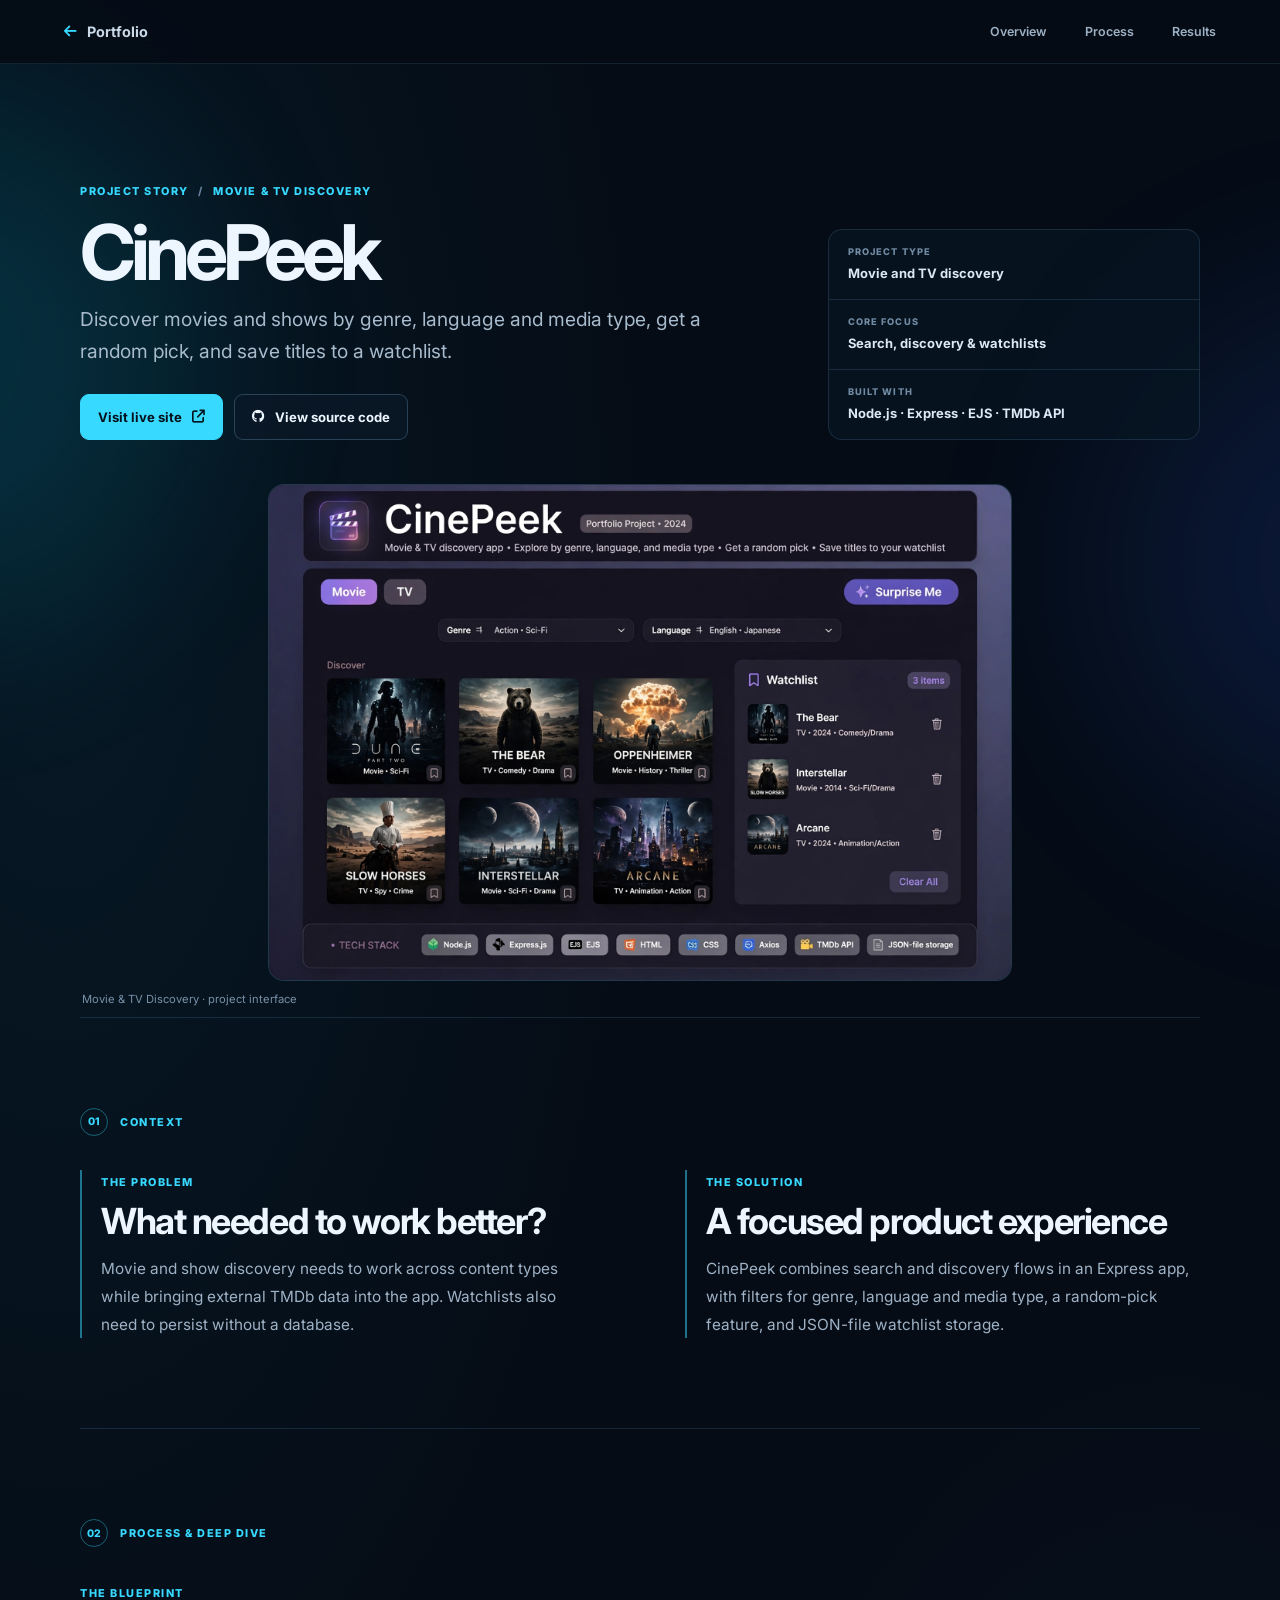
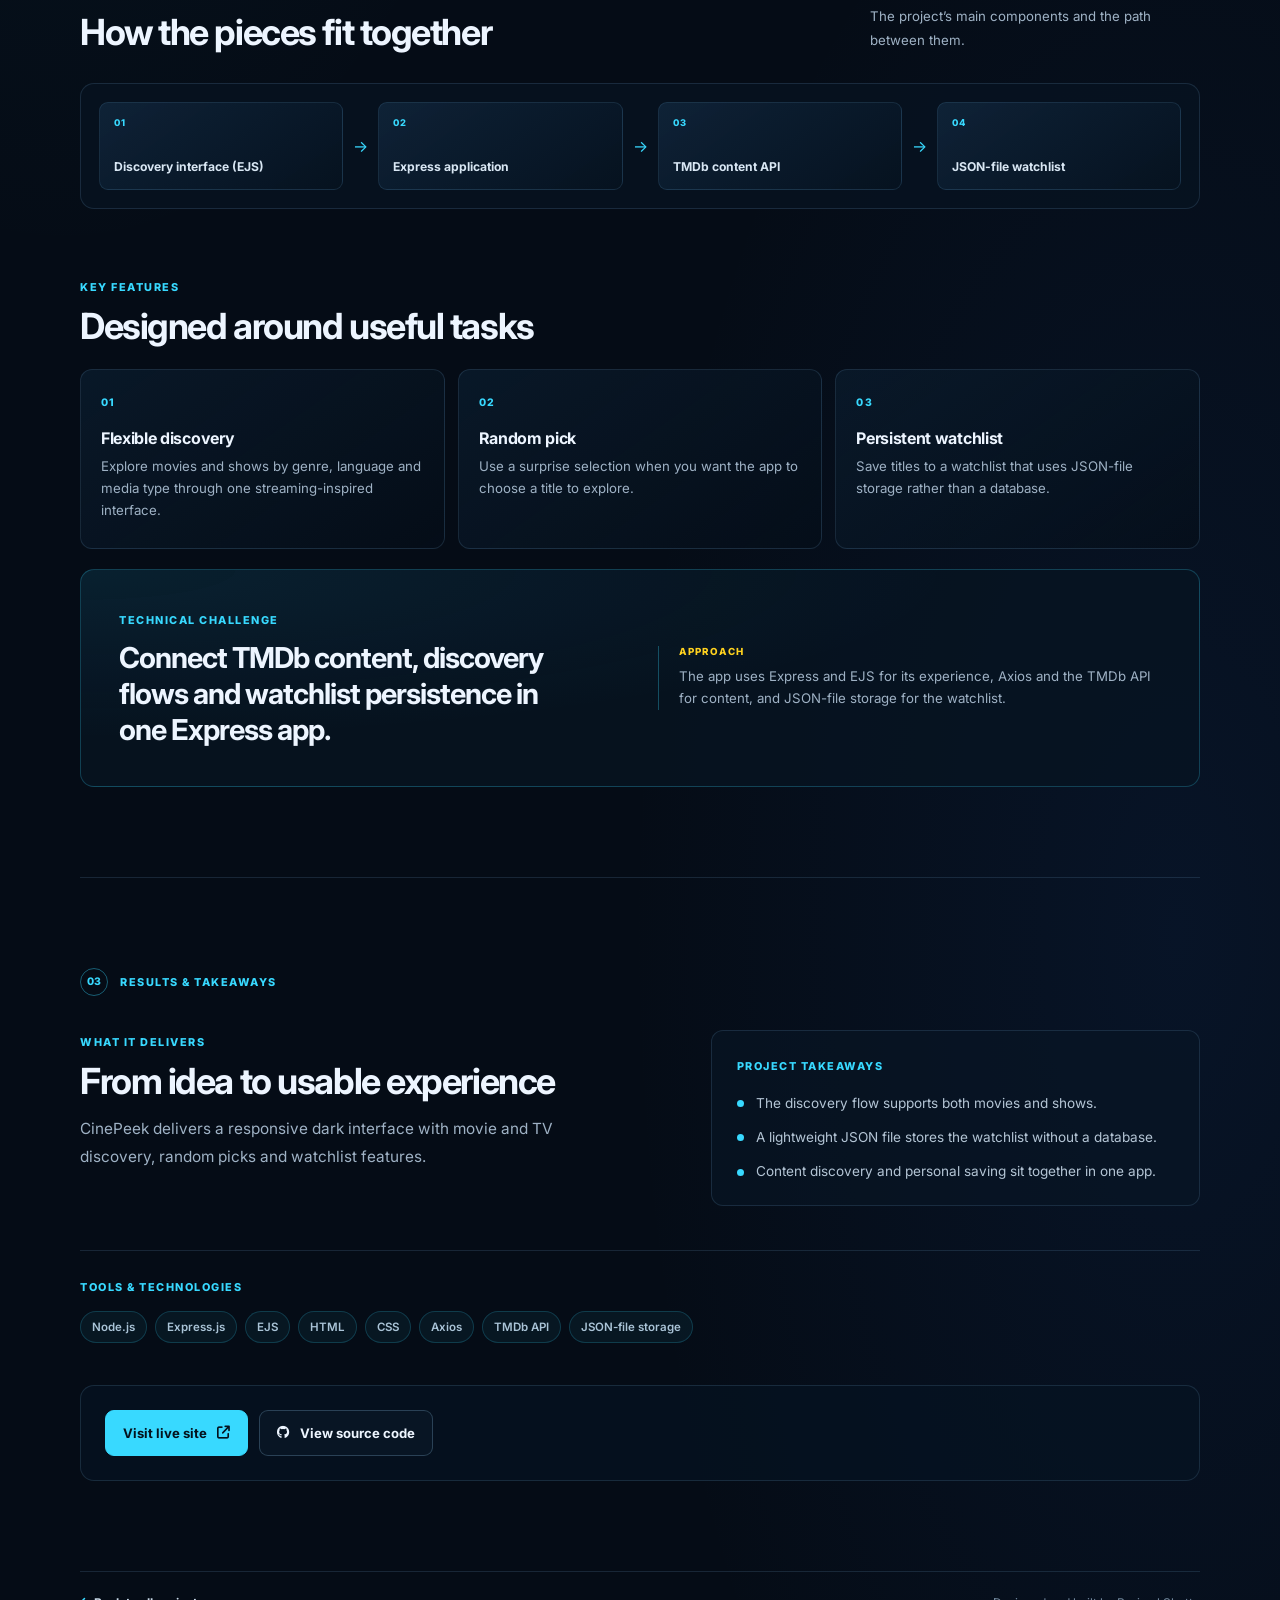
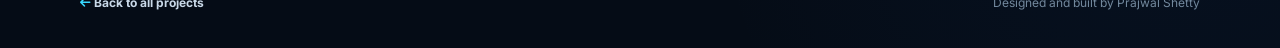
==== cinepeek.html @ d3a77d33 "Changed Featured Projects Section" ====
<!doctype html>
<html lang="en">
<head>
  <meta charset="UTF-8" />
  <meta name="viewport" content="width=device-width, initial-scale=1.0" />
  <meta name="description" content="Discover movies and shows by genre, language and media type, get a random pick, and save titles to a watchlist." />
  <meta name="theme-color" content="#06101d" />
  <title>CinePeek | Prajwal Shetty</title>
  <link rel="preconnect" href="https://fonts.googleapis.com" />
  <link rel="preconnect" href="https://fonts.gstatic.com" crossorigin />
  <link href="https://fonts.googleapis.com/css2?family=Inter:wght@400;500;600;700;800&display=swap" rel="stylesheet" />
  <link rel="stylesheet" href="https://cdnjs.cloudflare.com/ajax/libs/font-awesome/6.5.2/css/all.min.css" />
  <link rel="stylesheet" href="project-detail.css" />
</head>
<body>
  <div class="detail-page-glow detail-page-glow-a" aria-hidden="true"></div><div class="detail-page-glow detail-page-glow-b" aria-hidden="true"></div>
  <nav class="project-detail-nav" aria-label="Project page navigation">
    <a class="back-to-portfolio" href="index.html#project"><i class="fa-solid fa-arrow-left" aria-hidden="true"></i><span>Portfolio</span></a>
    <div class="detail-nav-links"><a href="#overview">Overview</a><a href="#process">Process</a><a href="#results">Results</a></div>
  </nav>
  <main class="project-detail-main">
    <header class="detail-hero" id="overview">
      <div class="detail-hero-copy"><span class="detail-eyebrow">PROJECT STORY <span>/</span> MOVIE &amp; TV DISCOVERY</span>
        <h1>CinePeek</h1><p class="detail-subtitle">Discover movies and shows by genre, language and media type, get a random pick, and save titles to a watchlist.</p><div class="detail-hero-actions">
          <a class="detail-button primary" href="https://cinepeek.onrender.com" target="_blank" rel="noopener">Visit live site <i class="fa-solid fa-arrow-up-right-from-square" aria-hidden="true"></i></a>
          <a class="detail-button secondary" href="https://github.com/PrajwalShetty-114/CinePeek" target="_blank" rel="noopener"><i class="fa-brands fa-github" aria-hidden="true"></i> View source code</a>
        </div>
      </div>
      <div class="detail-meta" aria-label="Project overview">
        <div><span>PROJECT TYPE</span><b>Movie and TV discovery</b></div><div><span>CORE FOCUS</span><b>Search, discovery &amp; watchlists</b></div><div><span>BUILT WITH</span><b>Node.js · Express · EJS · TMDb API</b></div>
      </div>
    </header>
    <figure class="detail-hero-visual">
      <button class="detail-image-trigger" type="button" data-lightbox-trigger aria-label="Enlarge project screenshot"><img src="assets/CinePeek.jpg" alt="CinePeek movie and TV discovery dashboard with genre filters and a watchlist" fetchpriority="high" /><span class="image-expand-hint"><i class="fa-solid fa-up-right-and-down-left-from-center" aria-hidden="true"></i> View full image</span></button>
      <figcaption>Movie &amp; TV Discovery · project interface</figcaption>
    </figure>
    <section class="detail-section" id="context">
      <div class="detail-section-label"><span>01</span> CONTEXT</div>
      <div class="detail-context-grid"><article><span class="detail-overline">THE PROBLEM</span><h2>What needed to work better?</h2><p>Movie and show discovery needs to work across content types while bringing external TMDb data into the app. Watchlists also need to persist without a database.</p></article><article><span class="detail-overline">THE SOLUTION</span><h2>A focused product experience</h2><p>CinePeek combines search and discovery flows in an Express app, with filters for genre, language and media type, a random-pick feature, and JSON-file watchlist storage.</p></article></div>
    </section>
    <section class="detail-section" id="process">
      <div class="detail-section-label"><span>02</span> PROCESS &amp; DEEP DIVE</div>
      <div class="detail-section-heading"><div><span class="detail-overline">THE BLUEPRINT</span><h2>How the pieces fit together</h2></div><p>The project’s main components and the path between them.</p></div>
      <div class="detail-flow" aria-label="Project component flow"><div class="detail-flow-node"><span>01</span><b>Discovery interface (EJS)</b></div><span class="detail-flow-arrow" aria-hidden="true">→</span><div class="detail-flow-node"><span>02</span><b>Express application</b></div><span class="detail-flow-arrow" aria-hidden="true">→</span><div class="detail-flow-node"><span>03</span><b>TMDb content API</b></div><span class="detail-flow-arrow" aria-hidden="true">→</span><div class="detail-flow-node"><span>04</span><b>JSON-file watchlist</b></div></div>
      <div class="detail-feature-heading"><span class="detail-overline">KEY FEATURES</span><h2>Designed around useful tasks</h2></div>
      <div class="detail-feature-grid"><article class="detail-feature"><span class="detail-feature-number">01</span><h3>Flexible discovery</h3><p>Explore movies and shows by genre, language and media type through one streaming-inspired interface.</p></article><article class="detail-feature"><span class="detail-feature-number">02</span><h3>Random pick</h3><p>Use a surprise selection when you want the app to choose a title to explore.</p></article><article class="detail-feature"><span class="detail-feature-number">03</span><h3>Persistent watchlist</h3><p>Save titles to a watchlist that uses JSON-file storage rather than a database.</p></article></div>
      <article class="detail-challenge"><div><span class="detail-overline">TECHNICAL CHALLENGE</span><h2>Connect TMDb content, discovery flows and watchlist persistence in one Express app.</h2></div><div class="detail-approach"><span>APPROACH</span><p>The app uses Express and EJS for its experience, Axios and the TMDb API for content, and JSON-file storage for the watchlist.</p></div></article>
    </section>
    <section class="detail-section detail-results" id="results">
      <div class="detail-section-label"><span>03</span> RESULTS &amp; TAKEAWAYS</div>
      <div class="detail-results-grid"><article class="detail-result-copy"><span class="detail-overline">WHAT IT DELIVERS</span><h2>From idea to usable experience</h2><p>CinePeek delivers a responsive dark interface with movie and TV discovery, random picks and watchlist features.</p></article><article class="detail-takeaway"><span class="detail-overline">PROJECT TAKEAWAYS</span><ul><li>The discovery flow supports both movies and shows.</li><li>A lightweight JSON file stores the watchlist without a database.</li><li>Content discovery and personal saving sit together in one app.</li></ul></article></div>
      <div class="detail-stack"><span class="detail-overline">TOOLS &amp; TECHNOLOGIES</span><div class="detail-tags"><span>Node.js</span><span>Express.js</span><span>EJS</span><span>HTML</span><span>CSS</span><span>Axios</span><span>TMDb API</span><span>JSON-file storage</span></div></div>
      <div class="detail-bottom-links"><div class="detail-hero-actions">
          <a class="detail-button primary" href="https://cinepeek.onrender.com" target="_blank" rel="noopener">Visit live site <i class="fa-solid fa-arrow-up-right-from-square" aria-hidden="true"></i></a>
          <a class="detail-button secondary" href="https://github.com/PrajwalShetty-114/CinePeek" target="_blank" rel="noopener"><i class="fa-brands fa-github" aria-hidden="true"></i> View source code</a>
        </div></div>
    </section>
  </main>
  <footer class="project-detail-footer"><a href="index.html#project"><i class="fa-solid fa-arrow-left" aria-hidden="true"></i> Back to all projects</a><span>Designed and built by Prajwal Shetty</span></footer>
  <dialog class="project-lightbox" id="projectLightbox" aria-label="Enlarged project screenshot"><button type="button" class="lightbox-close" data-lightbox-close aria-label="Close enlarged image"><i class="fa-solid fa-xmark" aria-hidden="true"></i></button><img src="assets/CinePeek.jpg" alt="CinePeek movie and TV discovery dashboard with genre filters and a watchlist" /></dialog>
  <script src="project-detail.js" defer></script>
</body>
</html>
---- project-detail.css ----
/* Shared, responsive project story pages */
:root{color-scheme:dark;--d-bg:#06101d;--d-line:rgba(111,161,198,.18);--d-text:#edf5ff;--d-muted:#9fb2c5;--d-cyan:#38d9ff;--d-yellow:#ffd21f}
*{box-sizing:border-box}html{scroll-behavior:smooth;scroll-padding-top:82px}
body{position:relative;overflow-x:hidden;margin:0;min-height:100vh;background:radial-gradient(ellipse at 5% 18%,rgba(22,155,185,.09),transparent 34%),radial-gradient(ellipse at 92% 78%,rgba(30,90,190,.1),transparent 33%),#050c16;color:var(--d-text);font-family:Inter,system-ui,sans-serif}
.detail-page-glow{position:fixed;z-index:-1;width:34rem;height:34rem;border-radius:50%;filter:blur(100px);opacity:.13;pointer-events:none}.detail-page-glow-a{top:5rem;left:-22rem;background:#05c9ee}.detail-page-glow-b{right:-23rem;bottom:4rem;background:#3268ff}
.project-detail-nav{position:sticky;z-index:20;top:0;display:flex;align-items:center;justify-content:space-between;min-height:64px;padding:0 max(5vw,calc((100vw - 1200px)/2));border-bottom:1px solid rgba(111,161,198,.14);background:rgba(5,12,22,.9);backdrop-filter:blur(16px)}
.project-detail-nav a,.project-detail-footer a{color:#c9d9e8;text-decoration:none}.back-to-portfolio{display:inline-flex;align-items:center;gap:10px;font-size:.9rem;font-weight:700}.back-to-portfolio i,.project-detail-footer a i{color:var(--d-cyan)}.detail-nav-links{display:flex;gap:clamp(16px,3vw,40px)}.detail-nav-links a{color:#9db0c4;font-size:.78rem;font-weight:600}.detail-nav-links a:hover,.project-detail-footer a:hover{color:var(--d-cyan)}
.project-detail-main{width:min(1120px,90vw);margin:0 auto}.detail-hero{display:grid;grid-template-columns:minmax(0,1.3fr) minmax(250px,.7fr);column-gap:56px;row-gap:35px;align-items:end;padding:clamp(64px,9vw,116px) 0 44px}
.detail-eyebrow,.detail-overline,.detail-section-label{color:var(--d-cyan);font-size:.68rem;font-weight:800;letter-spacing:.14em}.detail-eyebrow span{color:#67829b;margin:0 6px}.detail-hero h1{max-width:760px;margin:16px 0 14px;font-size:clamp(2.6rem,6vw,5.6rem);line-height:.98;letter-spacing:-.065em}.detail-subtitle{max-width:700px;margin:0;color:#a8bbcd;font-size:clamp(1rem,1.6vw,1.2rem);line-height:1.65}
.detail-hero-actions{display:flex;flex-wrap:wrap;gap:11px;margin-top:26px}.detail-button{display:inline-flex;min-height:46px;align-items:center;justify-content:center;gap:10px;padding:0 17px;border:1px solid rgba(115,158,190,.32);border-radius:9px;color:var(--d-text);font-size:.82rem;font-weight:700;text-decoration:none;transition:transform .2s,border-color .2s,background .2s}.detail-button:hover{transform:translateY(-2px);border-color:var(--d-cyan)}.detail-button.primary{border-color:var(--d-cyan);background:var(--d-cyan);color:#04121d}.detail-button.primary:hover{background:#75e8ff}.detail-button.secondary{background:rgba(10,24,39,.8)}
.detail-meta{display:grid;grid-template-columns:1fr;border:1px solid var(--d-line);border-radius:14px;background:rgba(7,20,34,.75)}.detail-meta div{display:grid;gap:7px;padding:16px 19px;border-bottom:1px solid var(--d-line)}.detail-meta div:last-child{border:0}.detail-meta span{color:#718ba3;font-size:.58rem;font-weight:800;letter-spacing:.12em}.detail-meta b{color:#dce8f3;font-size:.81rem;line-height:1.45}
.detail-hero-visual{margin:0}.detail-image-trigger{position:relative;display:block;width:100%;padding:0;overflow:hidden;border:1px solid rgba(112,163,198,.25);border-radius:16px;background:#081523;cursor:zoom-in}.detail-image-trigger img{display:block;width:100%;height:auto}.image-expand-hint{position:absolute;right:14px;bottom:14px;display:inline-flex;gap:8px;align-items:center;padding:9px 12px;border:1px solid rgba(255,255,255,.16);border-radius:7px;background:rgba(3,10,19,.78);color:#e9f5ff;font-size:.7rem;font-weight:700;opacity:0;transform:translateY(4px);transition:opacity .2s,transform .2s}.detail-image-trigger:hover .image-expand-hint,.detail-image-trigger:focus-visible .image-expand-hint{opacity:1;transform:none}.detail-hero-visual figcaption{padding:11px 2px;color:#7890a6;font-size:.7rem}
.detail-section{padding:clamp(54px,8vw,90px) 0;border-top:1px solid var(--d-line);scroll-margin-top:75px}.detail-section-label{display:flex;align-items:center;gap:12px;margin-bottom:34px}.detail-section-label span{display:grid;width:28px;height:28px;place-items:center;border:1px solid rgba(56,217,255,.4);border-radius:50%;font-size:.65rem;letter-spacing:0}.detail-context-grid{display:grid;grid-template-columns:repeat(2,minmax(0,1fr));gap:clamp(26px,7vw,95px)}.detail-context-grid article{padding-left:19px;border-left:2px solid rgba(56,217,255,.5)}
.detail-context-grid h2,.detail-section-heading h2,.detail-feature-heading h2,.detail-result-copy h2{margin:11px 0 14px;font-size:clamp(1.45rem,3vw,2.25rem);letter-spacing:-.04em;line-height:1.13}.detail-context-grid p,.detail-section-heading p,.detail-result-copy p{margin:0;color:var(--d-muted);font-size:.96rem;line-height:1.8}.detail-section-heading{display:flex;justify-content:space-between;align-items:end;gap:30px;margin-bottom:30px}.detail-section-heading h2{margin-bottom:0}.detail-section-heading p{max-width:330px;font-size:.83rem}
.detail-flow{display:flex;align-items:stretch;gap:10px;padding:18px;border:1px solid var(--d-line);border-radius:14px;background:rgba(7,20,34,.72)}.detail-flow-node{display:flex;flex:1 1 0;min-height:88px;flex-direction:column;justify-content:space-between;gap:12px;padding:14px;border:1px solid rgba(73,120,156,.25);border-radius:9px;background:linear-gradient(145deg,rgba(17,40,62,.78),rgba(7,19,32,.85))}.detail-flow-node span{color:var(--d-cyan);font-size:.58rem;font-weight:800;letter-spacing:.12em}.detail-flow-node b{color:#d9e7f4;font-size:.76rem;line-height:1.4}.detail-flow-arrow{display:grid;flex:0 0 15px;place-items:center;color:var(--d-cyan)}
.detail-feature-heading{margin:66px 0 22px}.detail-feature-heading h2{margin-bottom:0}.detail-feature-grid{display:grid;grid-template-columns:repeat(3,minmax(0,1fr));gap:13px}.detail-feature{min-height:180px;padding:20px;border:1px solid var(--d-line);border-radius:12px;background:linear-gradient(145deg,rgba(10,27,44,.82),rgba(5,14,25,.68))}.detail-feature-number{color:var(--d-cyan);font-size:.65rem;font-weight:800;letter-spacing:.12em}.detail-feature h3{margin:18px 0 8px;font-size:1rem;letter-spacing:-.02em}.detail-feature p,.detail-approach p{margin:0;color:var(--d-muted);font-size:.83rem;line-height:1.65}
.detail-challenge{display:grid;grid-template-columns:1fr 1fr;gap:35px;margin-top:20px;padding:clamp(22px,4vw,38px);border:1px solid rgba(56,217,255,.23);border-radius:14px;background:radial-gradient(ellipse at 0 0,rgba(27,145,177,.12),transparent 55%),rgba(7,20,34,.75)}.detail-challenge h2{max-width:470px;margin:12px 0 0;font-size:clamp(1.3rem,2.4vw,1.8rem);line-height:1.25;letter-spacing:-.035em}.detail-approach{align-self:center;padding-left:20px;border-left:1px solid rgba(56,217,255,.3)}.detail-approach span{display:block;margin-bottom:9px;color:var(--d-yellow);font-size:.61rem;font-weight:800;letter-spacing:.13em}
.detail-results-grid{display:grid;grid-template-columns:1.05fr .95fr;gap:clamp(25px,7vw,90px)}.detail-takeaway{padding:23px 25px;border:1px solid var(--d-line);border-radius:12px;background:rgba(8,22,37,.66)}.detail-takeaway ul{display:grid;gap:13px;margin:19px 0 0;padding:0;list-style:none}.detail-takeaway li{position:relative;padding-left:19px;color:#b4c5d5;font-size:.85rem;line-height:1.55}.detail-takeaway li:before{position:absolute;top:.57em;left:0;width:7px;height:7px;border-radius:50%;background:var(--d-cyan);content:''}.detail-stack{margin-top:44px;padding-top:24px;border-top:1px solid var(--d-line)}.detail-tags{display:flex;flex-wrap:wrap;gap:8px;margin-top:16px}.detail-tags span{padding:8px 11px;border:1px solid rgba(56,217,255,.19);border-radius:999px;background:rgba(56,217,255,.055);color:#aac4d7;font-size:.72rem;font-weight:600}.detail-bottom-links{margin-top:42px;padding:24px;border:1px solid var(--d-line);border-radius:14px;background:rgba(7,20,34,.68)}.detail-bottom-links .detail-hero-actions{margin:0}
.project-detail-footer{display:flex;justify-content:space-between;gap:20px;width:min(1120px,90vw);margin:0 auto;padding:23px 0 38px;border-top:1px solid var(--d-line);color:#72889d;font-size:.75rem}.project-detail-footer a{font-weight:700}
.project-lightbox{position:fixed;width:min(94vw,1500px);max-width:none;max-height:92vh;padding:16px;overflow:visible;border:1px solid rgba(255,255,255,.2);border-radius:13px;background:#07111d;box-shadow:0 25px 100px rgba(0,0,0,.65)}.project-lightbox::backdrop{background:rgba(0,5,12,.86);backdrop-filter:blur(7px)}.project-lightbox img{display:block;max-width:100%;max-height:calc(92vh - 32px);margin:auto;object-fit:contain}.lightbox-close{position:absolute;top:-14px;right:-14px;display:grid;width:38px;height:38px;place-items:center;border:1px solid rgba(255,255,255,.25);border-radius:50%;background:#102236;color:white;cursor:pointer}
@media(max-width:760px){.project-detail-nav{min-height:58px;padding:0 5vw}.detail-nav-links{gap:13px}.detail-nav-links a{font-size:.68rem}.project-detail-main{width:90vw}.detail-hero{grid-template-columns:1fr;gap:26px;padding-top:58px}.detail-meta{grid-template-columns:1fr 1fr}.detail-meta div:nth-child(2){border-right:0}.detail-meta div:nth-child(1),.detail-meta div:nth-child(2){border-bottom:1px solid var(--d-line)}.detail-meta div:nth-child(3){grid-column:1/-1}.detail-context-grid,.detail-results-grid{grid-template-columns:1fr;gap:28px}.detail-section-heading{display:block}.detail-section-heading p{margin-top:13px}.detail-flow{display:grid;grid-template-columns:1fr 1fr}.detail-flow-node{min-height:78px}.detail-flow-arrow{display:none}.detail-feature-grid{grid-template-columns:1fr}.detail-feature{min-height:0}.detail-challenge{grid-template-columns:1fr;gap:22px}.detail-approach{padding:16px 0 0;border-top:1px solid rgba(56,217,255,.3);border-left:0}.detail-bottom-links{padding:16px}.project-detail-footer{flex-direction:column}}
@media(max-width:450px){.detail-nav-links a:nth-child(2){display:none}.detail-hero-actions{flex-direction:column;align-items:stretch}.detail-button{width:100%}.detail-meta b{font-size:.72rem}.detail-hero-visual figcaption{font-size:.62rem}.project-lightbox{padding:8px}}
@media(prefers-reduced-motion:reduce){*,*:before,*:after{scroll-behavior:auto!important;transition-duration:.01ms!important}}

/* Keep project screenshots readable without letting them dominate the page. */
.detail-hero-visual{display:grid;justify-items:center}
.detail-image-trigger{width:fit-content;max-width:100%;margin-inline:auto}
.detail-image-trigger img{width:auto;max-width:100%;max-height:min(55vh,560px);height:auto}
.detail-hero-visual figcaption{justify-self:start;width:min(100%,900px)}
.detail-flow-node{min-width:0}
.detail-meta b{min-width:0;overflow-wrap:anywhere}
@media(max-width:900px){.project-detail-nav{padding-inline:5vw}.detail-hero{grid-template-columns:minmax(0,1fr);gap:26px;padding-top:58px;align-items:start}.detail-meta{grid-template-columns:repeat(3,minmax(0,1fr))}.detail-meta div{min-width:0;border-right:1px solid var(--d-line);border-bottom:0}.detail-meta div:last-child{border-right:0}.detail-hero-visual{margin-top:4px}}
@media(max-width:760px){.detail-meta{grid-template-columns:repeat(2,minmax(0,1fr))}.detail-meta div:nth-child(2){border-right:0}.detail-meta div:nth-child(1),.detail-meta div:nth-child(2){border-bottom:1px solid var(--d-line)}.detail-meta div:nth-child(3){grid-column:1/-1;border-right:0}.detail-hero-visual figcaption{width:100%}}
@media(max-width:520px){.project-detail-main{width:92vw}.project-detail-nav{padding-inline:4vw}.detail-hero{padding-top:42px;padding-bottom:30px}.detail-hero h1{font-size:clamp(2.1rem,11vw,3rem)}.detail-section{padding:48px 0}.detail-section-label{margin-bottom:25px}.detail-flow{padding:12px;gap:8px}.detail-flow-node{padding:11px}.detail-feature-heading{margin-top:48px}.detail-takeaway{padding:19px}.detail-stack{margin-top:34px}.detail-bottom-links{margin-top:30px}.project-detail-footer{width:92vw}}
@media(max-width:360px){.detail-nav-links{gap:9px}.detail-nav-links a{font-size:.63rem}.back-to-portfolio{gap:6px;font-size:.8rem}.detail-hero-actions{gap:8px}}
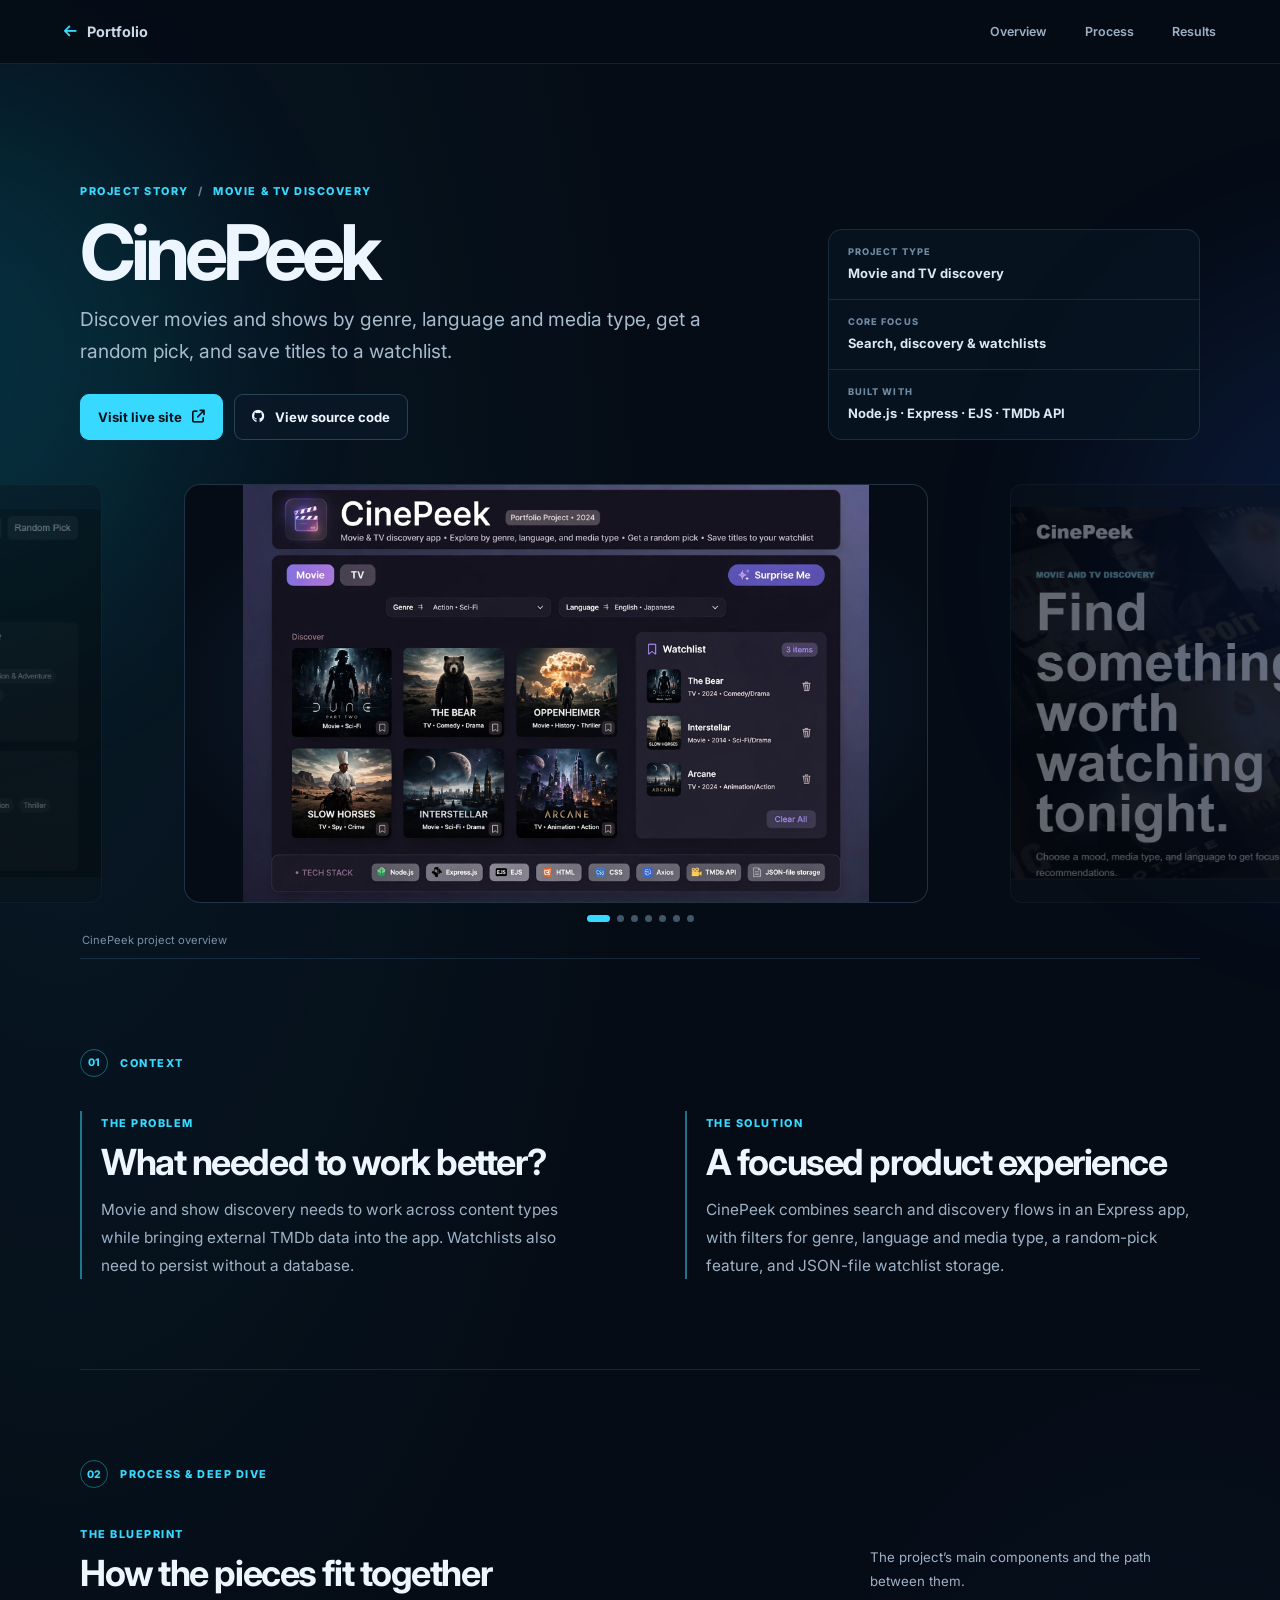
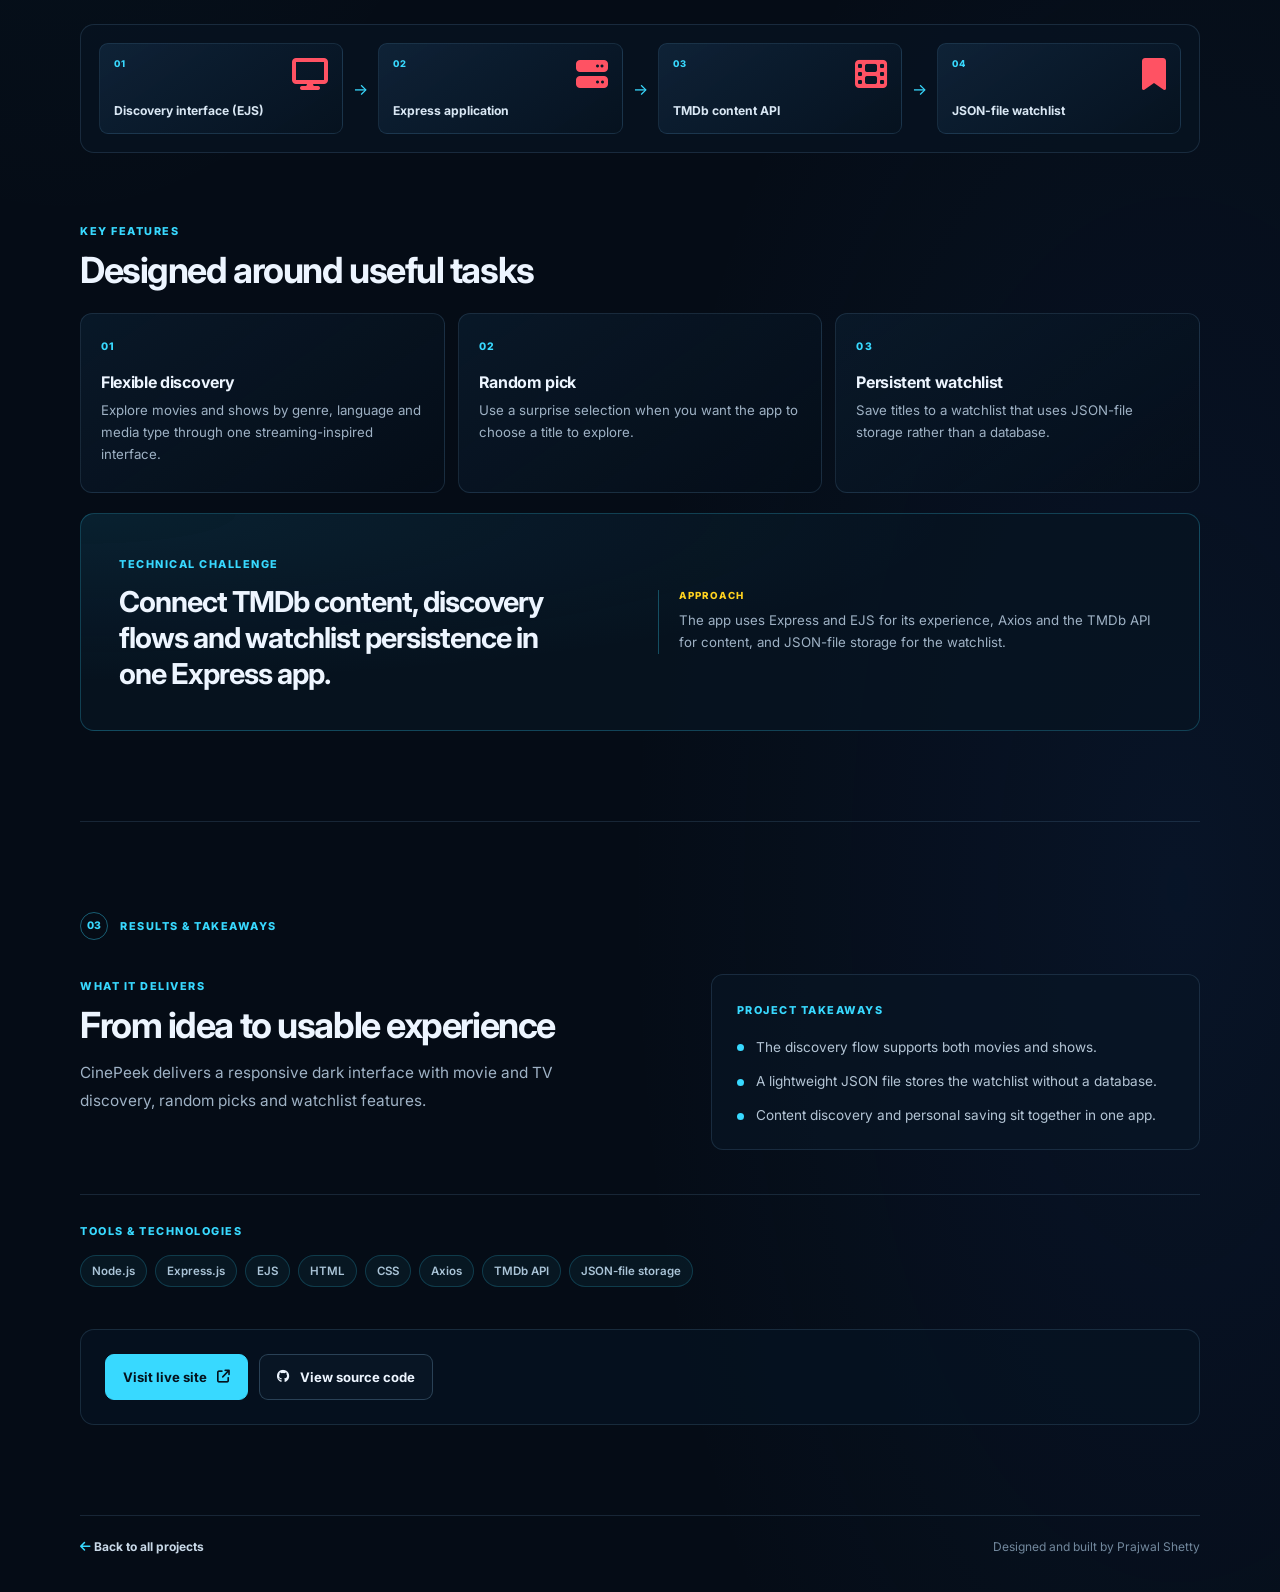
==== commit 29280242: "Changed dedicated html Pages" ====
--- a/cinepeek.html
+++ b/cinepeek.html
@@ -1,9 +1,11 @@
 <!doctype html>
 <html lang="en">
+
 <head>
   <meta charset="UTF-8" />
   <meta name="viewport" content="width=device-width, initial-scale=1.0" />
-  <meta name="description" content="Discover movies and shows by genre, language and media type, get a random pick, and save titles to a watchlist." />
+  <meta name="description"
+    content="Discover movies and shows by genre, language and media type, get a random pick, and save titles to a watchlist." />
   <meta name="theme-color" content="#06101d" />
   <title>CinePeek | Prajwal Shetty</title>
   <link rel="preconnect" href="https://fonts.googleapis.com" />
@@ -12,52 +14,149 @@
   <link rel="stylesheet" href="https://cdnjs.cloudflare.com/ajax/libs/font-awesome/6.5.2/css/all.min.css" />
   <link rel="stylesheet" href="project-detail.css" />
 </head>
+
 <body>
-  <div class="detail-page-glow detail-page-glow-a" aria-hidden="true"></div><div class="detail-page-glow detail-page-glow-b" aria-hidden="true"></div>
+  <div class="detail-page-glow detail-page-glow-a" aria-hidden="true"></div>
+  <div class="detail-page-glow detail-page-glow-b" aria-hidden="true"></div>
   <nav class="project-detail-nav" aria-label="Project page navigation">
-    <a class="back-to-portfolio" href="index.html#project"><i class="fa-solid fa-arrow-left" aria-hidden="true"></i><span>Portfolio</span></a>
-    <div class="detail-nav-links"><a href="#overview">Overview</a><a href="#process">Process</a><a href="#results">Results</a></div>
+    <a class="back-to-portfolio" href="index.html#project"><i class="fa-solid fa-arrow-left"
+        aria-hidden="true"></i><span>Portfolio</span></a>
+    <div class="detail-nav-links"><a href="#overview">Overview</a><a href="#process">Process</a><a
+        href="#results">Results</a></div>
   </nav>
   <main class="project-detail-main">
     <header class="detail-hero" id="overview">
-      <div class="detail-hero-copy"><span class="detail-eyebrow">PROJECT STORY <span>/</span> MOVIE &amp; TV DISCOVERY</span>
-        <h1>CinePeek</h1><p class="detail-subtitle">Discover movies and shows by genre, language and media type, get a random pick, and save titles to a watchlist.</p><div class="detail-hero-actions">
-          <a class="detail-button primary" href="https://cinepeek.onrender.com" target="_blank" rel="noopener">Visit live site <i class="fa-solid fa-arrow-up-right-from-square" aria-hidden="true"></i></a>
-          <a class="detail-button secondary" href="https://github.com/PrajwalShetty-114/CinePeek" target="_blank" rel="noopener"><i class="fa-brands fa-github" aria-hidden="true"></i> View source code</a>
+      <div class="detail-hero-copy"><span class="detail-eyebrow">PROJECT STORY <span>/</span> MOVIE &amp; TV
+          DISCOVERY</span>
+        <h1>CinePeek</h1>
+        <p class="detail-subtitle">Discover movies and shows by genre, language and media type, get a random pick, and
+          save titles to a watchlist.</p>
+        <div class="detail-hero-actions">
+          <a class="detail-button primary" href="https://cinepeek.onrender.com" target="_blank" rel="noopener">Visit
+            live site <i class="fa-solid fa-arrow-up-right-from-square" aria-hidden="true"></i></a>
+          <a class="detail-button secondary" href="https://github.com/PrajwalShetty-114/CinePeek" target="_blank"
+            rel="noopener"><i class="fa-brands fa-github" aria-hidden="true"></i> View source code</a>
         </div>
       </div>
       <div class="detail-meta" aria-label="Project overview">
-        <div><span>PROJECT TYPE</span><b>Movie and TV discovery</b></div><div><span>CORE FOCUS</span><b>Search, discovery &amp; watchlists</b></div><div><span>BUILT WITH</span><b>Node.js · Express · EJS · TMDb API</b></div>
+        <div><span>PROJECT TYPE</span><b>Movie and TV discovery</b></div>
+        <div><span>CORE FOCUS</span><b>Search, discovery &amp; watchlists</b></div>
+        <div><span>BUILT WITH</span><b>Node.js · Express · EJS · TMDb API</b></div>
       </div>
     </header>
-    <figure class="detail-hero-visual">
-      <button class="detail-image-trigger" type="button" data-lightbox-trigger aria-label="Enlarge project screenshot"><img src="assets/CinePeek.jpg" alt="CinePeek movie and TV discovery dashboard with genre filters and a watchlist" fetchpriority="high" /><span class="image-expand-hint"><i class="fa-solid fa-up-right-and-down-left-from-center" aria-hidden="true"></i> View full image</span></button>
+    <figure class="detail-hero-visual" data-project-carousel="cinepeek">
+      <div class="detail-carousel-stage">
+        <img class="carousel-preview carousel-preview-previous" data-carousel-previous-preview alt="" aria-hidden="true" />
+        <button class="detail-image-trigger" type="button" data-lightbox-trigger
+        aria-label="Enlarge project screenshot"><img src="assets/CinePeek.jpg"
+          alt="CinePeek movie and TV discovery dashboard with genre filters and a watchlist"
+          fetchpriority="high" /><span class="image-expand-hint"><i
+            class="fa-solid fa-up-right-and-down-left-from-center" aria-hidden="true"></i> View full
+          image</span></button>
+        <img class="carousel-preview carousel-preview-next" data-carousel-next-preview alt="" aria-hidden="true" />
+      </div>
+      <div class="detail-carousel-controls" aria-label="Project screenshots">
+        <div class="carousel-pagination" data-carousel-pagination></div>
+      </div>
       <figcaption>Movie &amp; TV Discovery · project interface</figcaption>
     </figure>
     <section class="detail-section" id="context">
       <div class="detail-section-label"><span>01</span> CONTEXT</div>
-      <div class="detail-context-grid"><article><span class="detail-overline">THE PROBLEM</span><h2>What needed to work better?</h2><p>Movie and show discovery needs to work across content types while bringing external TMDb data into the app. Watchlists also need to persist without a database.</p></article><article><span class="detail-overline">THE SOLUTION</span><h2>A focused product experience</h2><p>CinePeek combines search and discovery flows in an Express app, with filters for genre, language and media type, a random-pick feature, and JSON-file watchlist storage.</p></article></div>
+      <div class="detail-context-grid">
+        <article><span class="detail-overline">THE PROBLEM</span>
+          <h2>What needed to work better?</h2>
+          <p>Movie and show discovery needs to work across content types while bringing external TMDb data into the app.
+            Watchlists also need to persist without a database.</p>
+        </article>
+        <article><span class="detail-overline">THE SOLUTION</span>
+          <h2>A focused product experience</h2>
+          <p>CinePeek combines search and discovery flows in an Express app, with filters for genre, language and media
+            type, a random-pick feature, and JSON-file watchlist storage.</p>
+        </article>
+      </div>
     </section>
     <section class="detail-section" id="process">
       <div class="detail-section-label"><span>02</span> PROCESS &amp; DEEP DIVE</div>
-      <div class="detail-section-heading"><div><span class="detail-overline">THE BLUEPRINT</span><h2>How the pieces fit together</h2></div><p>The project’s main components and the path between them.</p></div>
-      <div class="detail-flow" aria-label="Project component flow"><div class="detail-flow-node"><span>01</span><b>Discovery interface (EJS)</b></div><span class="detail-flow-arrow" aria-hidden="true">→</span><div class="detail-flow-node"><span>02</span><b>Express application</b></div><span class="detail-flow-arrow" aria-hidden="true">→</span><div class="detail-flow-node"><span>03</span><b>TMDb content API</b></div><span class="detail-flow-arrow" aria-hidden="true">→</span><div class="detail-flow-node"><span>04</span><b>JSON-file watchlist</b></div></div>
-      <div class="detail-feature-heading"><span class="detail-overline">KEY FEATURES</span><h2>Designed around useful tasks</h2></div>
-      <div class="detail-feature-grid"><article class="detail-feature"><span class="detail-feature-number">01</span><h3>Flexible discovery</h3><p>Explore movies and shows by genre, language and media type through one streaming-inspired interface.</p></article><article class="detail-feature"><span class="detail-feature-number">02</span><h3>Random pick</h3><p>Use a surprise selection when you want the app to choose a title to explore.</p></article><article class="detail-feature"><span class="detail-feature-number">03</span><h3>Persistent watchlist</h3><p>Save titles to a watchlist that uses JSON-file storage rather than a database.</p></article></div>
-      <article class="detail-challenge"><div><span class="detail-overline">TECHNICAL CHALLENGE</span><h2>Connect TMDb content, discovery flows and watchlist persistence in one Express app.</h2></div><div class="detail-approach"><span>APPROACH</span><p>The app uses Express and EJS for its experience, Axios and the TMDb API for content, and JSON-file storage for the watchlist.</p></div></article>
+      <div class="detail-section-heading">
+        <div><span class="detail-overline">THE BLUEPRINT</span>
+          <h2>How the pieces fit together</h2>
+        </div>
+        <p>The project’s main components and the path between them.</p>
+      </div>
+      <div class="detail-flow" aria-label="Project component flow">
+        <div class="detail-flow-node"><span>01</span><i class="fa-solid fa-display" aria-hidden="true"></i><b>Discovery interface (EJS)</b></div><span
+          class="detail-flow-arrow" aria-hidden="true">→</span>
+        <div class="detail-flow-node"><span>02</span><i class="fa-solid fa-server" aria-hidden="true"></i><b>Express application</b></div><span class="detail-flow-arrow"
+          aria-hidden="true">→</span>
+        <div class="detail-flow-node"><span>03</span><i class="fa-solid fa-film" aria-hidden="true"></i><b>TMDb content API</b></div><span class="detail-flow-arrow"
+          aria-hidden="true">→</span>
+        <div class="detail-flow-node"><span>04</span><i class="fa-solid fa-bookmark" aria-hidden="true"></i><b>JSON-file watchlist</b></div>
+      </div>
+      <div class="detail-feature-heading"><span class="detail-overline">KEY FEATURES</span>
+        <h2>Designed around useful tasks</h2>
+      </div>
+      <div class="detail-feature-grid">
+        <article class="detail-feature"><span class="detail-feature-number">01</span>
+          <h3>Flexible discovery</h3>
+          <p>Explore movies and shows by genre, language and media type through one streaming-inspired interface.</p>
+        </article>
+        <article class="detail-feature"><span class="detail-feature-number">02</span>
+          <h3>Random pick</h3>
+          <p>Use a surprise selection when you want the app to choose a title to explore.</p>
+        </article>
+        <article class="detail-feature"><span class="detail-feature-number">03</span>
+          <h3>Persistent watchlist</h3>
+          <p>Save titles to a watchlist that uses JSON-file storage rather than a database.</p>
+        </article>
+      </div>
+      <article class="detail-challenge">
+        <div><span class="detail-overline">TECHNICAL CHALLENGE</span>
+          <h2>Connect TMDb content, discovery flows and watchlist persistence in one Express app.</h2>
+        </div>
+        <div class="detail-approach"><span>APPROACH</span>
+          <p>The app uses Express and EJS for its experience, Axios and the TMDb API for content, and JSON-file storage
+            for the watchlist.</p>
+        </div>
+      </article>
     </section>
     <section class="detail-section detail-results" id="results">
       <div class="detail-section-label"><span>03</span> RESULTS &amp; TAKEAWAYS</div>
-      <div class="detail-results-grid"><article class="detail-result-copy"><span class="detail-overline">WHAT IT DELIVERS</span><h2>From idea to usable experience</h2><p>CinePeek delivers a responsive dark interface with movie and TV discovery, random picks and watchlist features.</p></article><article class="detail-takeaway"><span class="detail-overline">PROJECT TAKEAWAYS</span><ul><li>The discovery flow supports both movies and shows.</li><li>A lightweight JSON file stores the watchlist without a database.</li><li>Content discovery and personal saving sit together in one app.</li></ul></article></div>
-      <div class="detail-stack"><span class="detail-overline">TOOLS &amp; TECHNOLOGIES</span><div class="detail-tags"><span>Node.js</span><span>Express.js</span><span>EJS</span><span>HTML</span><span>CSS</span><span>Axios</span><span>TMDb API</span><span>JSON-file storage</span></div></div>
-      <div class="detail-bottom-links"><div class="detail-hero-actions">
-          <a class="detail-button primary" href="https://cinepeek.onrender.com" target="_blank" rel="noopener">Visit live site <i class="fa-solid fa-arrow-up-right-from-square" aria-hidden="true"></i></a>
-          <a class="detail-button secondary" href="https://github.com/PrajwalShetty-114/CinePeek" target="_blank" rel="noopener"><i class="fa-brands fa-github" aria-hidden="true"></i> View source code</a>
-        </div></div>
+      <div class="detail-results-grid">
+        <article class="detail-result-copy"><span class="detail-overline">WHAT IT DELIVERS</span>
+          <h2>From idea to usable experience</h2>
+          <p>CinePeek delivers a responsive dark interface with movie and TV discovery, random picks and watchlist
+            features.</p>
+        </article>
+        <article class="detail-takeaway"><span class="detail-overline">PROJECT TAKEAWAYS</span>
+          <ul>
+            <li>The discovery flow supports both movies and shows.</li>
+            <li>A lightweight JSON file stores the watchlist without a database.</li>
+            <li>Content discovery and personal saving sit together in one app.</li>
+          </ul>
+        </article>
+      </div>
+      <div class="detail-stack"><span class="detail-overline">TOOLS &amp; TECHNOLOGIES</span>
+        <div class="detail-tags">
+          <span>Node.js</span><span>Express.js</span><span>EJS</span><span>HTML</span><span>CSS</span><span>Axios</span><span>TMDb
+            API</span><span>JSON-file storage</span></div>
+      </div>
+      <div class="detail-bottom-links">
+        <div class="detail-hero-actions">
+          <a class="detail-button primary" href="https://cinepeek.onrender.com" target="_blank" rel="noopener">Visit
+            live site <i class="fa-solid fa-arrow-up-right-from-square" aria-hidden="true"></i></a>
+          <a class="detail-button secondary" href="https://github.com/PrajwalShetty-114/CinePeek" target="_blank"
+            rel="noopener"><i class="fa-brands fa-github" aria-hidden="true"></i> View source code</a>
+        </div>
+      </div>
     </section>
   </main>
-  <footer class="project-detail-footer"><a href="index.html#project"><i class="fa-solid fa-arrow-left" aria-hidden="true"></i> Back to all projects</a><span>Designed and built by Prajwal Shetty</span></footer>
-  <dialog class="project-lightbox" id="projectLightbox" aria-label="Enlarged project screenshot"><button type="button" class="lightbox-close" data-lightbox-close aria-label="Close enlarged image"><i class="fa-solid fa-xmark" aria-hidden="true"></i></button><img src="assets/CinePeek.jpg" alt="CinePeek movie and TV discovery dashboard with genre filters and a watchlist" /></dialog>
+  <footer class="project-detail-footer"><a href="index.html#project"><i class="fa-solid fa-arrow-left"
+        aria-hidden="true"></i> Back to all projects</a><span>Designed and built by Prajwal Shetty</span></footer>
+  <dialog class="project-lightbox" id="projectLightbox" aria-label="Enlarged project screenshot"><button type="button"
+      class="lightbox-close" data-lightbox-close aria-label="Close enlarged image"><i class="fa-solid fa-xmark"
+        aria-hidden="true"></i></button><img src="assets/CinePeek.jpg"
+      alt="CinePeek movie and TV discovery dashboard with genre filters and a watchlist" /></dialog>
   <script src="project-detail.js" defer></script>
 </body>
-</html>
+
+</html>
--- a/project-detail.css
+++ b/project-detail.css
@@ -10,6 +10,19 @@
 .detail-hero-actions{display:flex;flex-wrap:wrap;gap:11px;margin-top:26px}.detail-button{display:inline-flex;min-height:46px;align-items:center;justify-content:center;gap:10px;padding:0 17px;border:1px solid rgba(115,158,190,.32);border-radius:9px;color:var(--d-text);font-size:.82rem;font-weight:700;text-decoration:none;transition:transform .2s,border-color .2s,background .2s}.detail-button:hover{transform:translateY(-2px);border-color:var(--d-cyan)}.detail-button.primary{border-color:var(--d-cyan);background:var(--d-cyan);color:#04121d}.detail-button.primary:hover{background:#75e8ff}.detail-button.secondary{background:rgba(10,24,39,.8)}
 .detail-meta{display:grid;grid-template-columns:1fr;border:1px solid var(--d-line);border-radius:14px;background:rgba(7,20,34,.75)}.detail-meta div{display:grid;gap:7px;padding:16px 19px;border-bottom:1px solid var(--d-line)}.detail-meta div:last-child{border:0}.detail-meta span{color:#718ba3;font-size:.58rem;font-weight:800;letter-spacing:.12em}.detail-meta b{color:#dce8f3;font-size:.81rem;line-height:1.45}
 .detail-hero-visual{margin:0}.detail-image-trigger{position:relative;display:block;width:100%;padding:0;overflow:hidden;border:1px solid rgba(112,163,198,.25);border-radius:16px;background:#081523;cursor:zoom-in}.detail-image-trigger img{display:block;width:100%;height:auto}.image-expand-hint{position:absolute;right:14px;bottom:14px;display:inline-flex;gap:8px;align-items:center;padding:9px 12px;border:1px solid rgba(255,255,255,.16);border-radius:7px;background:rgba(3,10,19,.78);color:#e9f5ff;font-size:.7rem;font-weight:700;opacity:0;transform:translateY(4px);transition:opacity .2s,transform .2s}.detail-image-trigger:hover .image-expand-hint,.detail-image-trigger:focus-visible .image-expand-hint{opacity:1;transform:none}.detail-hero-visual figcaption{padding:11px 2px;color:#7890a6;font-size:.7rem}
+.detail-carousel-stage{display:grid;width:130%;grid-template-columns:minmax(0,1fr) minmax(0,3.2fr) minmax(0,1fr);align-items:center;gap:clamp(7px,1.5vw,16px);margin-left:-15%;overflow:hidden}
+.detail-hero-visual[data-project-carousel] .detail-carousel-stage>.detail-image-trigger{z-index:1}
+.detail-hero-visual[data-project-carousel] .detail-image-trigger{aspect-ratio:16/9;touch-action:pan-y;background:radial-gradient(ellipse at center,rgba(18,43,65,.92),#050c16 78%);cursor:zoom-in}
+.detail-hero-visual[data-project-carousel] .detail-image-trigger img{width:100%;height:100%;object-fit:contain;transition:opacity .22s ease}
+.carousel-preview{display:block;width:272%;max-width:none;aspect-ratio:16/9;object-fit:contain;overflow:hidden;border:1px solid rgba(112,163,198,.16);border-radius:12px;background:#081523;opacity:.38;filter:saturate(.55);pointer-events:none}
+.carousel-preview-previous{justify-self:end}
+.carousel-preview-next{justify-self:start}
+.detail-carousel-controls{display:flex;justify-content:center;align-items:center;gap:16px;margin-top:12px}
+.carousel-pagination{display:flex;justify-content:center;align-items:center;gap:7px}
+.carousel-dot{width:7px;height:7px;padding:0;border:0;border-radius:999px;background:#40566b;cursor:pointer;transition:width .22s,background .22s,transform .22s}
+.carousel-dot:hover,.carousel-dot:focus-visible{transform:scale(1.25);background:#8aa3b8}
+.carousel-dot[aria-current="true"]{width:23px;background:var(--d-cyan)}
+.detail-flow-node>i{align-self:center;color:#ff5263;font-size:2rem}
 .detail-section{padding:clamp(54px,8vw,90px) 0;border-top:1px solid var(--d-line);scroll-margin-top:75px}.detail-section-label{display:flex;align-items:center;gap:12px;margin-bottom:34px}.detail-section-label span{display:grid;width:28px;height:28px;place-items:center;border:1px solid rgba(56,217,255,.4);border-radius:50%;font-size:.65rem;letter-spacing:0}.detail-context-grid{display:grid;grid-template-columns:repeat(2,minmax(0,1fr));gap:clamp(26px,7vw,95px)}.detail-context-grid article{padding-left:19px;border-left:2px solid rgba(56,217,255,.5)}
 .detail-context-grid h2,.detail-section-heading h2,.detail-feature-heading h2,.detail-result-copy h2{margin:11px 0 14px;font-size:clamp(1.45rem,3vw,2.25rem);letter-spacing:-.04em;line-height:1.13}.detail-context-grid p,.detail-section-heading p,.detail-result-copy p{margin:0;color:var(--d-muted);font-size:.96rem;line-height:1.8}.detail-section-heading{display:flex;justify-content:space-between;align-items:end;gap:30px;margin-bottom:30px}.detail-section-heading h2{margin-bottom:0}.detail-section-heading p{max-width:330px;font-size:.83rem}
 .detail-flow{display:flex;align-items:stretch;gap:10px;padding:18px;border:1px solid var(--d-line);border-radius:14px;background:rgba(7,20,34,.72)}.detail-flow-node{display:flex;flex:1 1 0;min-height:88px;flex-direction:column;justify-content:space-between;gap:12px;padding:14px;border:1px solid rgba(73,120,156,.25);border-radius:9px;background:linear-gradient(145deg,rgba(17,40,62,.78),rgba(7,19,32,.85))}.detail-flow-node span{color:var(--d-cyan);font-size:.58rem;font-weight:800;letter-spacing:.12em}.detail-flow-node b{color:#d9e7f4;font-size:.76rem;line-height:1.4}.detail-flow-arrow{display:grid;flex:0 0 15px;place-items:center;color:var(--d-cyan)}
@@ -19,8 +32,10 @@
 .project-detail-footer{display:flex;justify-content:space-between;gap:20px;width:min(1120px,90vw);margin:0 auto;padding:23px 0 38px;border-top:1px solid var(--d-line);color:#72889d;font-size:.75rem}.project-detail-footer a{font-weight:700}
 .project-lightbox{position:fixed;width:min(94vw,1500px);max-width:none;max-height:92vh;padding:16px;overflow:visible;border:1px solid rgba(255,255,255,.2);border-radius:13px;background:#07111d;box-shadow:0 25px 100px rgba(0,0,0,.65)}.project-lightbox::backdrop{background:rgba(0,5,12,.86);backdrop-filter:blur(7px)}.project-lightbox img{display:block;max-width:100%;max-height:calc(92vh - 32px);margin:auto;object-fit:contain}.lightbox-close{position:absolute;top:-14px;right:-14px;display:grid;width:38px;height:38px;place-items:center;border:1px solid rgba(255,255,255,.25);border-radius:50%;background:#102236;color:white;cursor:pointer}
 @media(max-width:760px){.project-detail-nav{min-height:58px;padding:0 5vw}.detail-nav-links{gap:13px}.detail-nav-links a{font-size:.68rem}.project-detail-main{width:90vw}.detail-hero{grid-template-columns:1fr;gap:26px;padding-top:58px}.detail-meta{grid-template-columns:1fr 1fr}.detail-meta div:nth-child(2){border-right:0}.detail-meta div:nth-child(1),.detail-meta div:nth-child(2){border-bottom:1px solid var(--d-line)}.detail-meta div:nth-child(3){grid-column:1/-1}.detail-context-grid,.detail-results-grid{grid-template-columns:1fr;gap:28px}.detail-section-heading{display:block}.detail-section-heading p{margin-top:13px}.detail-flow{display:grid;grid-template-columns:1fr 1fr}.detail-flow-node{min-height:78px}.detail-flow-arrow{display:none}.detail-feature-grid{grid-template-columns:1fr}.detail-feature{min-height:0}.detail-challenge{grid-template-columns:1fr;gap:22px}.detail-approach{padding:16px 0 0;border-top:1px solid rgba(56,217,255,.3);border-left:0}.detail-bottom-links{padding:16px}.project-detail-footer{flex-direction:column}}
-@media(max-width:450px){.detail-nav-links a:nth-child(2){display:none}.detail-hero-actions{flex-direction:column;align-items:stretch}.detail-button{width:100%}.detail-meta b{font-size:.72rem}.detail-hero-visual figcaption{font-size:.62rem}.project-lightbox{padding:8px}}
+@media(max-width:450px){.detail-nav-links a:nth-child(2){display:none}.detail-hero-actions{flex-direction:column;align-items:stretch}.detail-button{width:100%}.detail-meta b{font-size:.72rem}.detail-hero-visual figcaption{font-size:.62rem}.project-lightbox{padding:8px}.detail-carousel-stage{gap:4px}.carousel-preview{border-radius:7px}.detail-carousel-controls{gap:8px}.carousel-pagination{gap:5px}.carousel-dot{width:6px;height:6px}.carousel-dot[aria-current="true"]{width:18px}}
 @media(prefers-reduced-motion:reduce){*,*:before,*:after{scroll-behavior:auto!important;transition-duration:.01ms!important}}
+.detail-flow-node{display:grid;grid-template-columns:1fr auto;align-items:start}
+.detail-flow-node b{grid-column:1/-1}
 
 /* Keep project screenshots readable without letting them dominate the page. */
 .detail-hero-visual{display:grid;justify-items:center}
